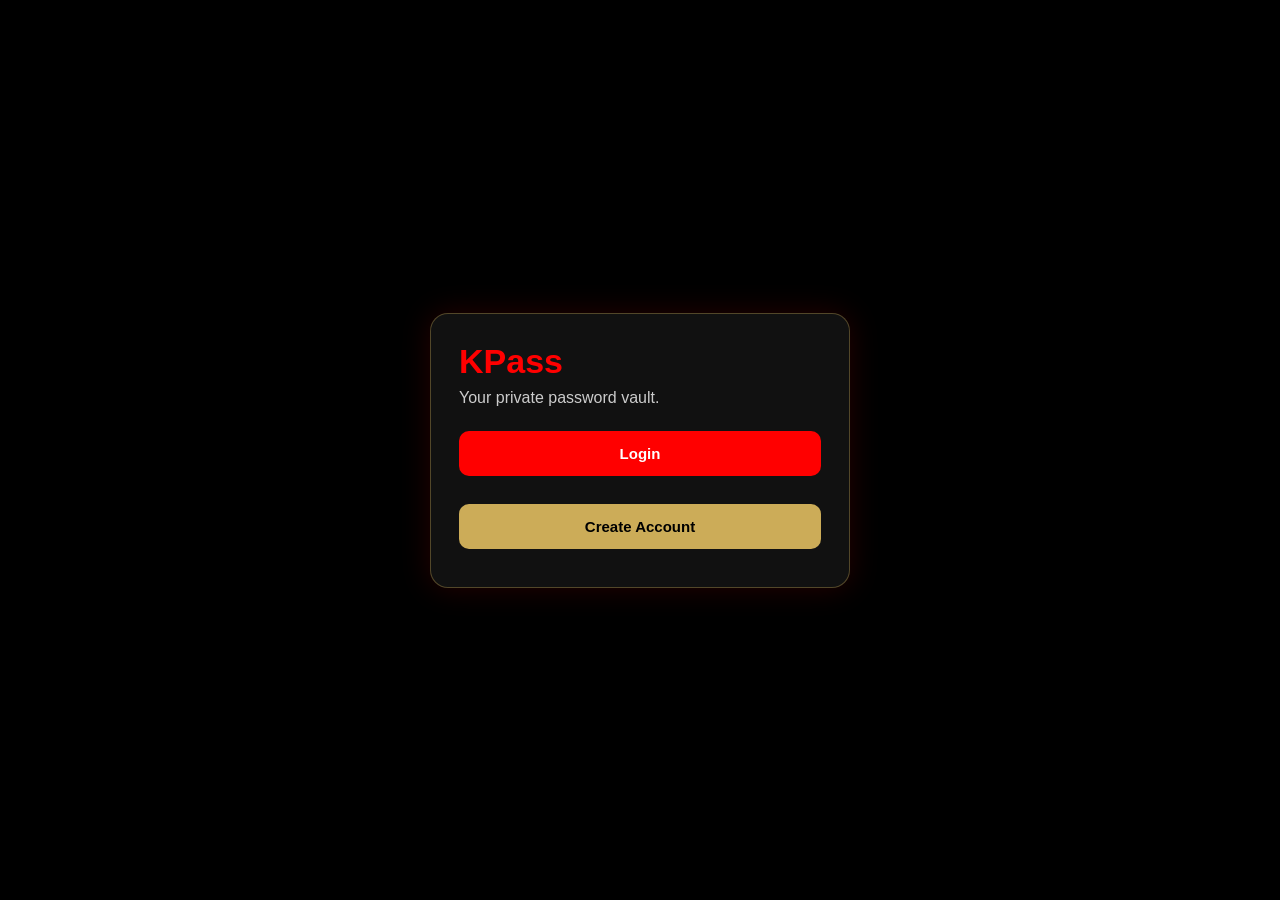
==== frontend/index.html @ 6ab42084 "Added core features and UI" ====
<!DOCTYPE html>
<html>
<head>
  <title>KPass</title>
  <link rel="stylesheet" href="css/style.css">
</head>
<body>
  <div class="page">
    <div class="card">
      <div class="logo">KPass</div>
      <div class="subtitle">Your private password vault.</div>

      <button onclick="window.location.href='login.html'">Login</button>
      <br><br>
      <button class="secondary-btn" onclick="window.location.href='register.html'">Create Account</button>
    </div>
  </div>
</body>
</html>
---- frontend/css/style.css ----
:root {
    --red: #FF0000;
    --white: #FFFFFF;
    --black: #000000;
    --gold: #CCAC58;
    --dark: #111111;
    --gray: #1C1C1C;
}

* {
    box-sizing: border-box;
}

body {
    margin: 0;
    font-family: Arial, sans-serif;
    background: var(--black);
    color: var(--white);
}

.page {
    min-height: 100vh;
    display: flex;
    align-items: center;
    justify-content: center;
    padding: 24px;
}

.card {
    width: 100%;
    max-width: 420px;
    background: var(--dark);
    border: 1px solid rgba(204, 172, 88, 0.35);
    border-radius: 18px;
    padding: 28px;
    box-shadow: 0 0 30px rgba(255, 0, 0, 0.15);
}

.logo {
    font-size: 34px;
    font-weight: 900;
    color: var(--red);
    margin-bottom: 8px;
}

.subtitle {
    color: #cccccc;
    margin-bottom: 24px;
}

input {
    width: 100%;
    padding: 14px;
    margin-bottom: 14px;
    border-radius: 10px;
    border: 1px solid #333;
    background: #050505;
    color: var(--white);
    font-size: 15px;
}

    input:focus {
        outline: none;
        border-color: var(--gold);
    }

button {
    width: 100%;
    padding: 14px;
    margin-bottom: 10px;
    border: none;
    border-radius: 10px;
    background: var(--red);
    color: var(--white);
    font-weight: 700;
    font-size: 15px;
    cursor: pointer;
}

    button:hover {
        opacity: 0.9;
    }

.secondary-btn {
    background: var(--gold);
    color: var(--black);
}

.link {
    color: var(--gold);
    text-decoration: none;
}

.message {
    margin-top: 14px;
    color: var(--gold);
}

.hidden {
    display: none;
}

.error {
    color: #ff6b6b;
}

.vault-page {
    min-height: 100vh;
    padding: 24px;
}

.navbar {
    display: flex;
    justify-content: space-between;
    align-items: center;
    background: var(--black);
    border-bottom: 1px solid rgba(204, 172, 88, 0.35);
    padding: 18px 24px;
    margin: -24px -24px 24px -24px;
}

    .navbar button {
        width: auto;
        padding: 10px 16px;
    }

.vault-grid {
    display: grid;
    grid-template-columns: 380px 1fr;
    gap: 24px;
}

.password-card {
    background: var(--dark);
    border: 1px solid #222;
    border-radius: 14px;
    padding: 18px;
    margin-bottom: 16px;
}

    .password-card h3 {
        margin-top: 0;
        color: var(--gold);
    }

.password-row {
    margin: 8px 0;
    color: #dddddd;
    word-break: break-all;
}

.password-actions {
    display: flex;
    gap: 10px;
    margin-top: 14px;
}

    .password-actions button {
        width: auto;
    }

.danger-btn {
    background: #8b0000;
}

@media (max-width: 850px) {
    .vault-grid {
        grid-template-columns: 1fr;
    }
}
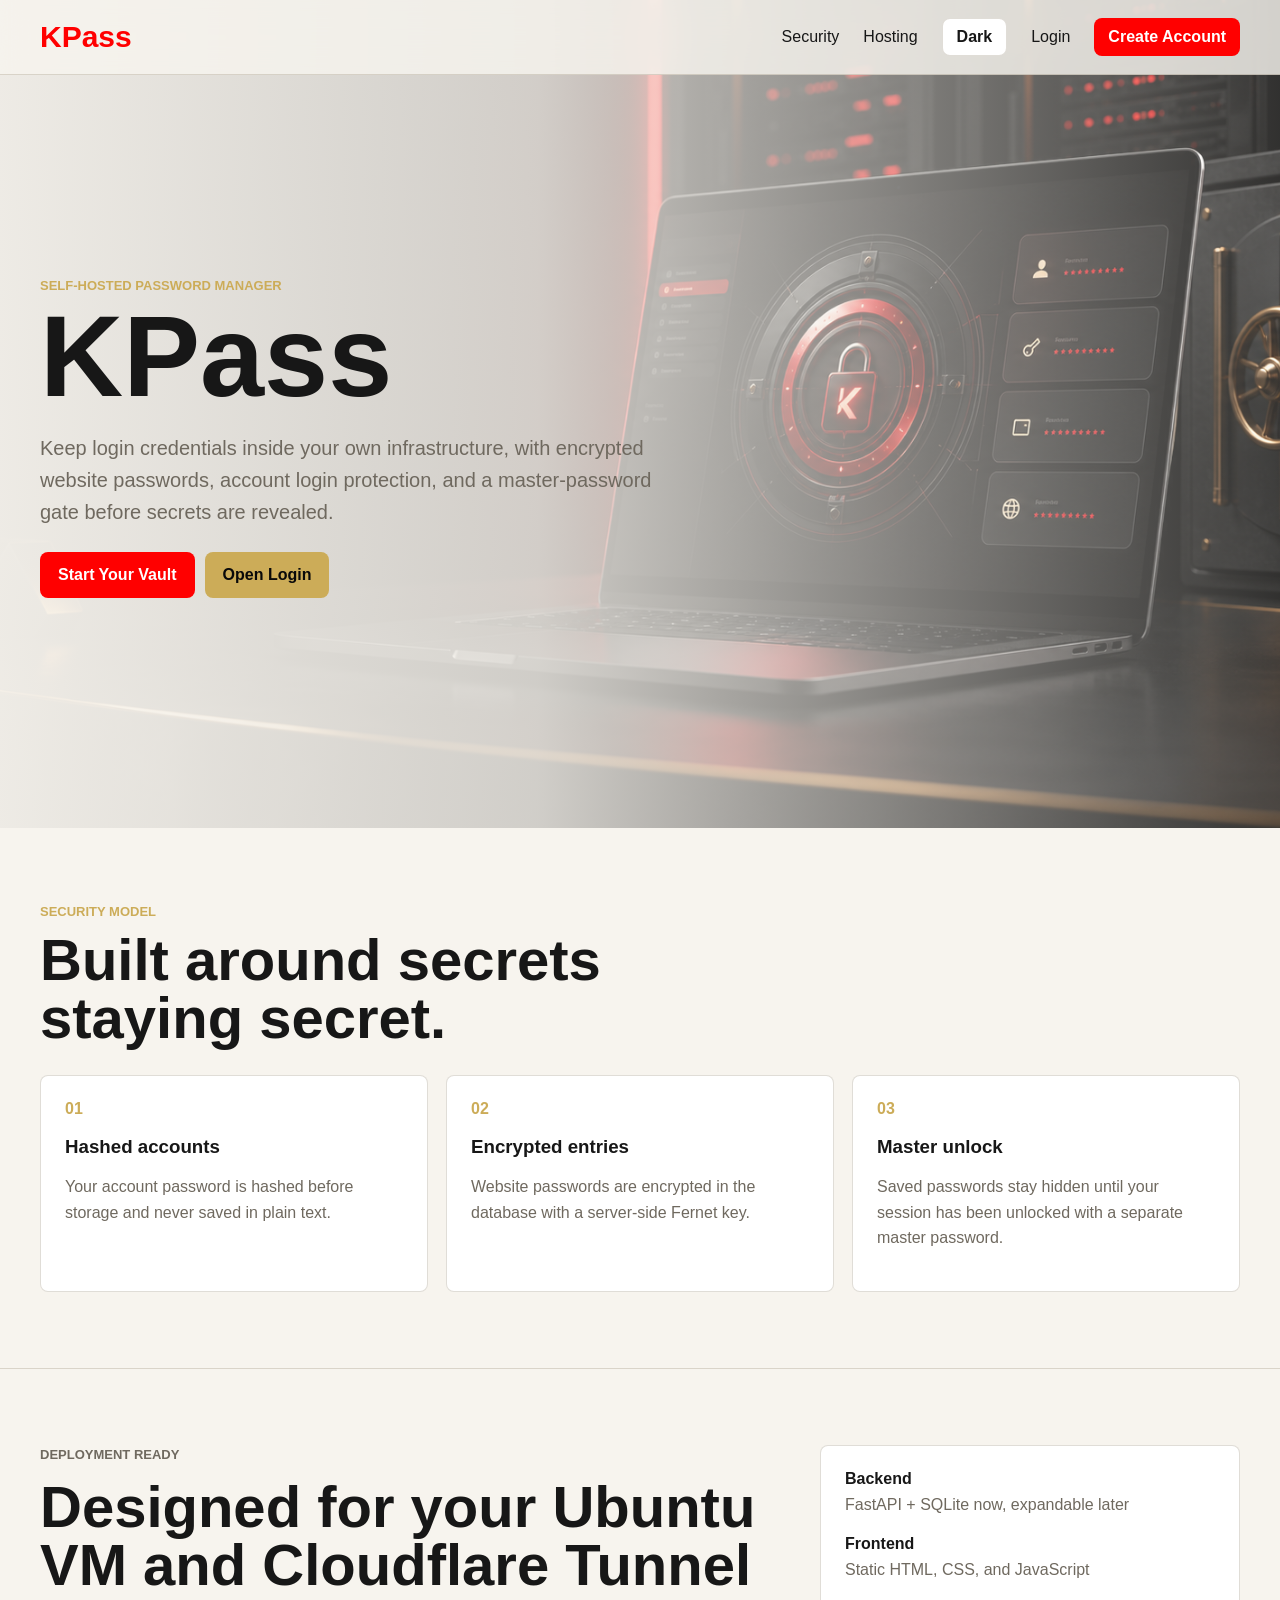
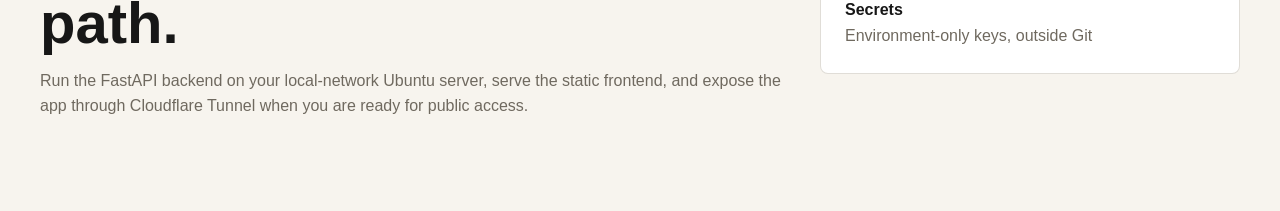
==== commit b95dbec9: "Rework of UI and addition of features" ====
--- a/frontend/index.html
+++ b/frontend/index.html
@@ -1,19 +1,81 @@
 <!DOCTYPE html>
-<html>
+<html lang="en">
 <head>
-  <title>KPass</title>
+  <meta charset="UTF-8">
+  <meta name="viewport" content="width=device-width, initial-scale=1.0">
+  <title>KPass | Self-hosted password vault</title>
   <link rel="stylesheet" href="css/style.css">
 </head>
 <body>
-  <div class="page">
-    <div class="card">
-      <div class="logo">KPass</div>
-      <div class="subtitle">Your private password vault.</div>
+  <header class="topbar">
+    <a class="brand" href="index.html">KPass</a>
+    <nav class="topnav">
+      <a href="#security">Security</a>
+      <a href="#hosting">Hosting</a>
+      <button class="theme-toggle" data-theme-toggle type="button">Dark</button>
+      <a href="login.html">Login</a>
+      <a class="nav-cta" href="register.html">Create Account</a>
+    </nav>
+  </header>
 
-      <button onclick="window.location.href='login.html'">Login</button>
-      <br><br>
-      <button class="secondary-btn" onclick="window.location.href='register.html'">Create Account</button>
-    </div>
-  </div>
+  <main>
+    <section class="hero">
+      <img class="hero-image" src="assets/kpass-hero.png" alt="Secure digital vault interface">
+      <div class="hero-overlay"></div>
+      <div class="hero-content">
+        <p class="eyebrow">Self-hosted password manager</p>
+        <h1>KPass</h1>
+        <p class="hero-copy">
+          Keep login credentials inside your own infrastructure, with encrypted website passwords,
+          account login protection, and a master-password gate before secrets are revealed.
+        </p>
+        <div class="hero-actions">
+          <a class="button-link primary" href="register.html">Start Your Vault</a>
+          <a class="button-link secondary" href="login.html">Open Login</a>
+        </div>
+      </div>
+    </section>
+
+    <section class="info-band" id="security">
+      <div class="section-heading">
+        <p class="eyebrow">Security model</p>
+        <h2>Built around secrets staying secret.</h2>
+      </div>
+      <div class="feature-grid">
+        <article class="feature-card">
+          <span class="feature-icon">01</span>
+          <h3>Hashed accounts</h3>
+          <p>Your account password is hashed before storage and never saved in plain text.</p>
+        </article>
+        <article class="feature-card">
+          <span class="feature-icon">02</span>
+          <h3>Encrypted entries</h3>
+          <p>Website passwords are encrypted in the database with a server-side Fernet key.</p>
+        </article>
+        <article class="feature-card">
+          <span class="feature-icon">03</span>
+          <h3>Master unlock</h3>
+          <p>Saved passwords stay hidden until your session has been unlocked with a separate master password.</p>
+        </article>
+      </div>
+    </section>
+
+    <section class="split-band" id="hosting">
+      <div>
+        <p class="eyebrow">Deployment ready</p>
+        <h2>Designed for your Ubuntu VM and Cloudflare Tunnel path.</h2>
+        <p>
+          Run the FastAPI backend on your local-network Ubuntu server, serve the static frontend,
+          and expose the app through Cloudflare Tunnel when you are ready for public access.
+        </p>
+      </div>
+      <div class="hosting-panel">
+        <div><strong>Backend</strong><span>FastAPI + SQLite now, expandable later</span></div>
+        <div><strong>Frontend</strong><span>Static HTML, CSS, and JavaScript</span></div>
+        <div><strong>Secrets</strong><span>Environment-only keys, outside Git</span></div>
+      </div>
+    </section>
+  </main>
+  <script src="js/api.js"></script>
 </body>
-</html>+</html>
--- a/frontend/css/style.css
+++ b/frontend/css/style.css
@@ -1,14 +1,40 @@
 :root {
     --red: #FF0000;
+    --red-dark: #B00000;
+    --white: #171717;
+    --black: #F7F4EE;
+    --gold: #CCAC58;
+    --ink: #171717;
+    --panel: #FFFFFF;
+    --panel-soft: #F0ECE3;
+    --line: rgba(85, 69, 36, 0.18);
+    --muted: #6F695F;
+    --input-bg: #FFFFFF;
+    --input-border: #D8D1C2;
+    --shadow: rgba(44, 32, 16, 0.12);
+    --hero-overlay: linear-gradient(90deg, rgba(247, 244, 238, 0.96) 0%, rgba(247, 244, 238, 0.84) 42%, rgba(247, 244, 238, 0.20) 100%);
+}
+
+body.dark-mode {
     --white: #FFFFFF;
-    --black: #000000;
-    --gold: #CCAC58;
-    --dark: #111111;
-    --gray: #1C1C1C;
+    --black: #050505;
+    --ink: #111111;
+    --panel: #171717;
+    --panel-soft: #202020;
+    --line: rgba(204, 172, 88, 0.26);
+    --muted: #B8B8B8;
+    --input-bg: #070707;
+    --input-border: #333333;
+    --shadow: rgba(0, 0, 0, 0.42);
+    --hero-overlay: linear-gradient(90deg, rgba(5, 5, 5, 0.94) 0%, rgba(5, 5, 5, 0.82) 38%, rgba(5, 5, 5, 0.24) 100%);
 }
 
 * {
     box-sizing: border-box;
+}
+
+html {
+    scroll-behavior: smooth;
 }
 
 body {
@@ -18,6 +44,232 @@
     color: var(--white);
 }
 
+a {
+    color: inherit;
+}
+
+button,
+input {
+    font: inherit;
+}
+
+button {
+    border: none;
+    cursor: pointer;
+}
+
+.topbar {
+    position: fixed;
+    top: 0;
+    left: 0;
+    right: 0;
+    z-index: 10;
+    display: flex;
+    align-items: center;
+    justify-content: space-between;
+    padding: 18px 40px;
+    background: rgba(247, 244, 238, 0.82);
+    border-bottom: 1px solid var(--line);
+    backdrop-filter: blur(18px);
+}
+
+body.dark-mode .topbar {
+    background: rgba(5, 5, 5, 0.78);
+}
+
+.brand {
+    color: var(--red);
+    font-size: 30px;
+    font-weight: 900;
+    text-decoration: none;
+}
+
+.topnav {
+    display: flex;
+    align-items: center;
+    gap: 24px;
+}
+
+.topnav a {
+    color: var(--white);
+    text-decoration: none;
+}
+
+.topnav .nav-cta,
+.button-link.primary {
+    background: var(--red);
+    color: #FFFFFF;
+}
+
+.nav-cta,
+.button-link,
+button,
+.theme-toggle {
+    border-radius: 8px;
+    font-weight: 800;
+}
+
+.theme-toggle {
+    min-height: 38px;
+    padding: 0 14px;
+    background: var(--panel);
+    color: var(--white);
+    border: 1px solid var(--line);
+}
+
+.auth-theme-toggle {
+    position: fixed;
+    top: 20px;
+    right: 20px;
+    z-index: 10;
+}
+
+.nav-cta {
+    padding: 10px 14px;
+}
+
+.hero {
+    position: relative;
+    min-height: 92vh;
+    display: flex;
+    align-items: center;
+    padding: 120px 40px 72px;
+    overflow: hidden;
+}
+
+.hero-image {
+    position: absolute;
+    inset: 0;
+    width: 100%;
+    height: 100%;
+    object-fit: cover;
+}
+
+.hero-overlay {
+    position: absolute;
+    inset: 0;
+    background: var(--hero-overlay);
+}
+
+.hero-content {
+    position: relative;
+    width: min(720px, 100%);
+    z-index: 1;
+}
+
+.eyebrow {
+    margin: 0 0 12px;
+    color: var(--gold);
+    font-size: 13px;
+    font-weight: 900;
+    letter-spacing: 0;
+    text-transform: uppercase;
+}
+
+.hero h1 {
+    margin: 0;
+    font-size: clamp(62px, 9vw, 122px);
+    line-height: 0.9;
+    letter-spacing: 0;
+}
+
+.hero-copy {
+    max-width: 620px;
+    margin: 24px 0;
+    color: var(--muted);
+    font-size: 20px;
+    line-height: 1.6;
+}
+
+.hero-actions,
+.password-actions,
+.hover-actions {
+    display: flex;
+    flex-wrap: wrap;
+    gap: 10px;
+}
+
+.button-link {
+    display: inline-flex;
+    align-items: center;
+    justify-content: center;
+    min-height: 46px;
+    padding: 0 18px;
+    text-decoration: none;
+}
+
+.button-link.secondary,
+.secondary-btn {
+    background: var(--gold);
+    color: #090909;
+}
+
+.info-band,
+.split-band {
+    padding: 76px 40px;
+}
+
+.section-heading {
+    max-width: 720px;
+    margin-bottom: 28px;
+}
+
+.section-heading h2,
+.split-band h2 {
+    margin: 0;
+    font-size: clamp(34px, 5vw, 58px);
+    line-height: 1;
+}
+
+.feature-grid {
+    display: grid;
+    grid-template-columns: repeat(3, minmax(0, 1fr));
+    gap: 18px;
+}
+
+.feature-card,
+.hosting-panel {
+    background: var(--panel);
+    border: 1px solid var(--line);
+    border-radius: 8px;
+    padding: 24px;
+}
+
+.feature-icon {
+    color: var(--gold);
+    font-weight: 900;
+}
+
+.feature-card h3 {
+    margin: 18px 0 8px;
+}
+
+.feature-card p,
+.split-band p,
+.hosting-panel span,
+.modal-copy {
+    color: var(--muted);
+    line-height: 1.6;
+}
+
+.split-band {
+    display: grid;
+    grid-template-columns: minmax(0, 1fr) 420px;
+    gap: 32px;
+    align-items: start;
+    border-top: 1px solid var(--line);
+}
+
+.hosting-panel {
+    display: grid;
+    gap: 18px;
+}
+
+.hosting-panel div {
+    display: grid;
+    gap: 4px;
+}
+
 .page {
     min-height: 100vh;
     display: flex;
@@ -28,62 +280,64 @@
 
 .card {
     width: 100%;
-    max-width: 420px;
-    background: var(--dark);
-    border: 1px solid rgba(204, 172, 88, 0.35);
-    border-radius: 18px;
+    max-width: 430px;
+    background: var(--panel);
+    border: 1px solid var(--line);
+    border-radius: 8px;
     padding: 28px;
-    box-shadow: 0 0 30px rgba(255, 0, 0, 0.15);
+    box-shadow: 0 18px 50px var(--shadow);
 }
 
 .logo {
+    color: var(--red);
     font-size: 34px;
     font-weight: 900;
-    color: var(--red);
     margin-bottom: 8px;
 }
 
 .subtitle {
-    color: #cccccc;
+    color: var(--muted);
     margin-bottom: 24px;
+}
+
+label {
+    display: grid;
+    gap: 7px;
+    margin-bottom: 14px;
+    color: var(--white);
+    font-size: 13px;
+    font-weight: 800;
 }
 
 input {
     width: 100%;
-    padding: 14px;
-    margin-bottom: 14px;
-    border-radius: 10px;
-    border: 1px solid #333;
-    background: #050505;
-    color: var(--white);
-    font-size: 15px;
-}
-
-    input:focus {
-        outline: none;
-        border-color: var(--gold);
-    }
-
-button {
+    min-height: 46px;
+    padding: 12px 14px;
+    border: 1px solid var(--input-border);
+    border-radius: 8px;
+    background: var(--input-bg);
+    color: var(--white);
+}
+
+input:focus {
+    outline: none;
+    border-color: var(--gold);
+}
+
+form button,
+.logout-button,
+.danger-btn,
+.secondary-btn,
+.section-add {
+    min-height: 42px;
+    padding: 0 14px;
+}
+
+form button,
+.logout-button {
     width: 100%;
-    padding: 14px;
-    margin-bottom: 10px;
-    border: none;
-    border-radius: 10px;
     background: var(--red);
-    color: var(--white);
-    font-weight: 700;
-    font-size: 15px;
-    cursor: pointer;
-}
-
-    button:hover {
-        opacity: 0.9;
-    }
-
-.secondary-btn {
-    background: var(--gold);
-    color: var(--black);
+    color: #FFFFFF;
 }
 
 .link {
@@ -97,74 +351,417 @@
 }
 
 .hidden {
-    display: none;
+    display: none !important;
 }
 
 .error {
     color: #ff6b6b;
 }
 
-.vault-page {
+.app-body {
     min-height: 100vh;
+    display: grid;
+    grid-template-columns: 260px 1fr;
+}
+
+.sidebar {
+    position: sticky;
+    top: 0;
+    height: 100vh;
+    padding: 24px 16px;
+    background: var(--panel);
+    border-right: 1px solid var(--line);
+}
+
+.sidebar-brand {
+    display: block;
+    margin: 0 8px 28px;
+}
+
+.section-label {
+    margin: 24px 8px 10px;
+    color: var(--muted);
+    font-size: 12px;
+    font-weight: 900;
+    text-transform: uppercase;
+}
+
+.section-list {
+    display: grid;
+    gap: 6px;
+}
+
+.section-item,
+.section-add {
+    width: 100%;
+    display: flex;
+    align-items: center;
+    justify-content: space-between;
+    min-height: 40px;
+    padding: 0 12px;
+    background: transparent;
+    color: var(--white);
+    border-radius: 8px;
+    text-align: left;
+}
+
+.section-item:hover,
+.section-item.active {
+    background: var(--panel-soft);
+}
+
+.section-item span {
+    color: var(--gold);
+}
+
+.section-add {
+    margin-top: 14px;
+    justify-content: center;
+    border: 1px dashed var(--line);
+}
+
+.vault-shell {
+    min-width: 0;
+    padding: 34px;
+}
+
+.vault-header {
+    display: flex;
+    align-items: center;
+    justify-content: space-between;
+    gap: 24px;
+    margin-bottom: 24px;
+}
+
+.vault-header h1 {
+    margin: 0;
+    font-size: 46px;
+}
+
+.logout-button {
+    width: auto;
+}
+
+.header-actions {
+    display: flex;
+    align-items: center;
+    gap: 12px;
+}
+
+.profile-menu {
+    position: relative;
+}
+
+.profile-button,
+.profile-avatar {
+    display: grid;
+    place-items: center;
+    border-radius: 50%;
+    background: var(--red);
+    color: #FFFFFF;
+    font-weight: 900;
+}
+
+.profile-button {
+    width: 42px;
+    height: 42px;
+}
+
+.profile-avatar {
+    width: 58px;
+    height: 58px;
+    font-size: 24px;
+}
+
+.profile-dropdown {
+    position: absolute;
+    top: calc(100% + 10px);
+    right: 0;
+    width: 190px;
+    z-index: 15;
+    display: grid;
+    gap: 4px;
+    padding: 8px;
+    background: var(--panel);
+    border: 1px solid var(--line);
+    border-radius: 8px;
+    box-shadow: 0 18px 36px var(--shadow);
+}
+
+.profile-dropdown.hidden {
+    display: none;
+}
+
+.profile-dropdown button {
+    min-height: 38px;
+    padding: 0 10px;
+    background: transparent;
+    color: var(--white);
+    text-align: left;
+}
+
+.profile-dropdown button:hover {
+    background: var(--panel-soft);
+}
+
+.vault-list {
+    display: grid;
+    grid-template-columns: repeat(auto-fill, minmax(280px, 1fr));
+    gap: 18px;
+}
+
+.vault-card {
+    position: relative;
+    min-height: 210px;
+    display: grid;
+    align-content: space-between;
+    gap: 18px;
+    padding: 20px;
+    overflow: hidden;
+    background: var(--panel);
+    border: 1px solid var(--line);
+    border-radius: 8px;
+    transition: transform 160ms ease, border-color 160ms ease, box-shadow 160ms ease;
+}
+
+.vault-card:hover {
+    transform: translateY(-6px);
+    border-color: var(--gold);
+    box-shadow: 0 20px 46px var(--shadow);
+}
+
+.vault-card h3 {
+    margin: 0 0 8px;
+    color: var(--white);
+}
+
+.vault-card p {
+    margin: 0;
+    color: var(--muted);
+    word-break: break-word;
+}
+
+.card-section {
+    margin-bottom: 8px !important;
+    color: var(--gold) !important;
+    font-size: 12px;
+    font-weight: 900;
+    text-transform: uppercase;
+}
+
+.password-preview {
+    color: var(--gold);
+    font-weight: 900;
+}
+
+.vault-card-meta {
+    color: var(--muted);
+}
+
+.hover-actions {
+    position: absolute;
+    left: 12px;
+    right: 12px;
+    bottom: 12px;
+    opacity: 0;
+    transform: translateY(12px);
+    transition: opacity 160ms ease, transform 160ms ease;
+}
+
+.vault-card:hover .hover-actions {
+    opacity: 1;
+    transform: translateY(0);
+}
+
+.hover-actions button {
+    width: auto;
+    min-height: 36px;
+    padding: 0 10px;
+    font-size: 13px;
+}
+
+.danger-btn {
+    background: var(--red-dark);
+    color: #FFFFFF;
+}
+
+.fab {
+    position: fixed;
+    right: 32px;
+    bottom: 32px;
+    width: 62px;
+    height: 62px;
+    border-radius: 50%;
+    background: var(--red);
+    color: #FFFFFF;
+    font-size: 34px;
+    line-height: 1;
+    box-shadow: 0 18px 40px rgba(255, 0, 0, 0.24);
+}
+
+.modal-backdrop {
+    position: fixed;
+    inset: 0;
+    z-index: 20;
+    display: flex;
+    align-items: center;
+    justify-content: center;
+    padding: 20px;
+    background: rgba(0, 0, 0, 0.72);
+}
+
+.modal-backdrop.hidden {
+    display: none;
+}
+
+.modal {
+    width: min(560px, 100%);
+    max-height: calc(100vh - 40px);
+    overflow: auto;
+    background: var(--panel);
+    border: 1px solid var(--line);
+    border-radius: 8px;
     padding: 24px;
 }
 
-.navbar {
-    display: flex;
+.compact-modal {
+    max-width: 420px;
+}
+
+.modal-header {
+    display: flex;
+    align-items: center;
     justify-content: space-between;
-    align-items: center;
-    background: var(--black);
-    border-bottom: 1px solid rgba(204, 172, 88, 0.35);
-    padding: 18px 24px;
-    margin: -24px -24px 24px -24px;
-}
-
-    .navbar button {
-        width: auto;
-        padding: 10px 16px;
+    gap: 18px;
+    margin-bottom: 18px;
+}
+
+.modal-header h2 {
+    margin: 0;
+}
+
+.icon-button {
+    width: 36px;
+    height: 36px;
+    background: #2A2A2A;
+    color: #FFFFFF;
+}
+
+.empty-state {
+    color: var(--muted);
+}
+
+.settings-modal {
+    width: min(760px, 100%);
+}
+
+.settings-tabs {
+    display: flex;
+    flex-wrap: wrap;
+    gap: 8px;
+    margin-bottom: 20px;
+}
+
+.settings-tab {
+    min-height: 38px;
+    padding: 0 14px;
+    background: var(--panel-soft);
+    color: var(--white);
+}
+
+.settings-tab.active {
+    background: var(--gold);
+    color: #090909;
+}
+
+.settings-tab.danger-tab.active {
+    background: var(--red-dark);
+    color: #FFFFFF;
+}
+
+.settings-panel {
+    display: grid;
+    gap: 18px;
+}
+
+.profile-summary,
+.setting-block,
+.danger-zone,
+.setting-form {
+    background: var(--panel-soft);
+    border: 1px solid var(--line);
+    border-radius: 8px;
+    padding: 18px;
+}
+
+.profile-summary {
+    display: flex;
+    align-items: center;
+    gap: 16px;
+}
+
+.profile-summary h3,
+.setting-block h3,
+.danger-zone h3,
+.setting-form h3 {
+    margin: 0 0 8px;
+}
+
+.profile-summary p,
+.setting-block p,
+.danger-zone p {
+    margin: 0;
+    color: var(--muted);
+    line-height: 1.5;
+}
+
+.setting-block {
+    display: flex;
+    align-items: center;
+    justify-content: space-between;
+    gap: 18px;
+}
+
+.setting-block button {
+    width: auto;
+}
+
+button:disabled {
+    cursor: not-allowed;
+    opacity: 0.58;
+}
+
+@media (max-width: 860px) {
+    .topbar,
+    .vault-header {
+        align-items: flex-start;
+        flex-direction: column;
     }
 
-.vault-grid {
-    display: grid;
-    grid-template-columns: 380px 1fr;
-    gap: 24px;
-}
-
-.password-card {
-    background: var(--dark);
-    border: 1px solid #222;
-    border-radius: 14px;
-    padding: 18px;
-    margin-bottom: 16px;
-}
-
-    .password-card h3 {
-        margin-top: 0;
-        color: var(--gold);
+    .topnav {
+        flex-wrap: wrap;
+        gap: 12px;
     }
 
-.password-row {
-    margin: 8px 0;
-    color: #dddddd;
-    word-break: break-all;
-}
-
-.password-actions {
-    display: flex;
-    gap: 10px;
-    margin-top: 14px;
-}
-
-    .password-actions button {
-        width: auto;
-    }
-
-.danger-btn {
-    background: #8b0000;
-}
-
-@media (max-width: 850px) {
-    .vault-grid {
+    .feature-grid,
+    .split-band,
+    .app-body {
         grid-template-columns: 1fr;
     }
-}
+
+    .sidebar {
+        position: static;
+        height: auto;
+    }
+
+    .vault-shell {
+        padding: 22px;
+    }
+
+    .header-actions,
+    .setting-block {
+        align-items: stretch;
+        width: 100%;
+        flex-direction: column;
+    }
+}
